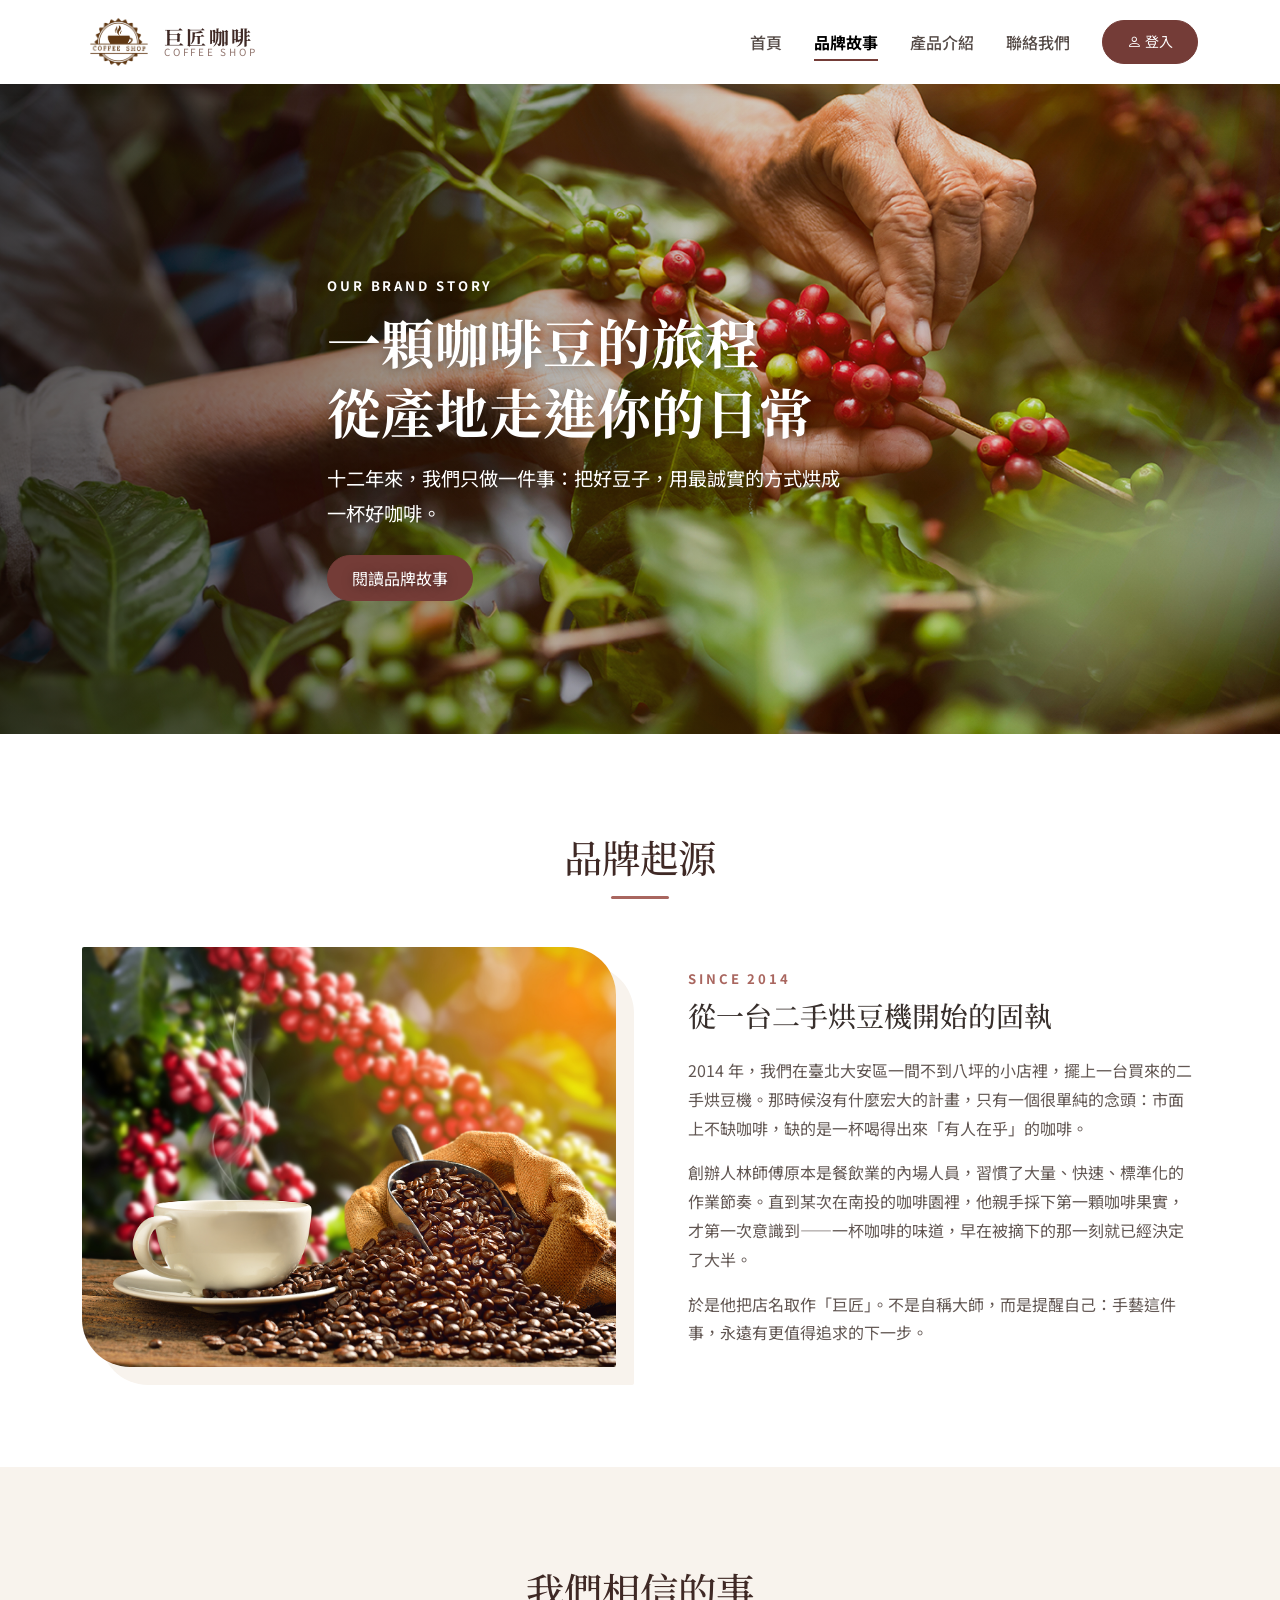
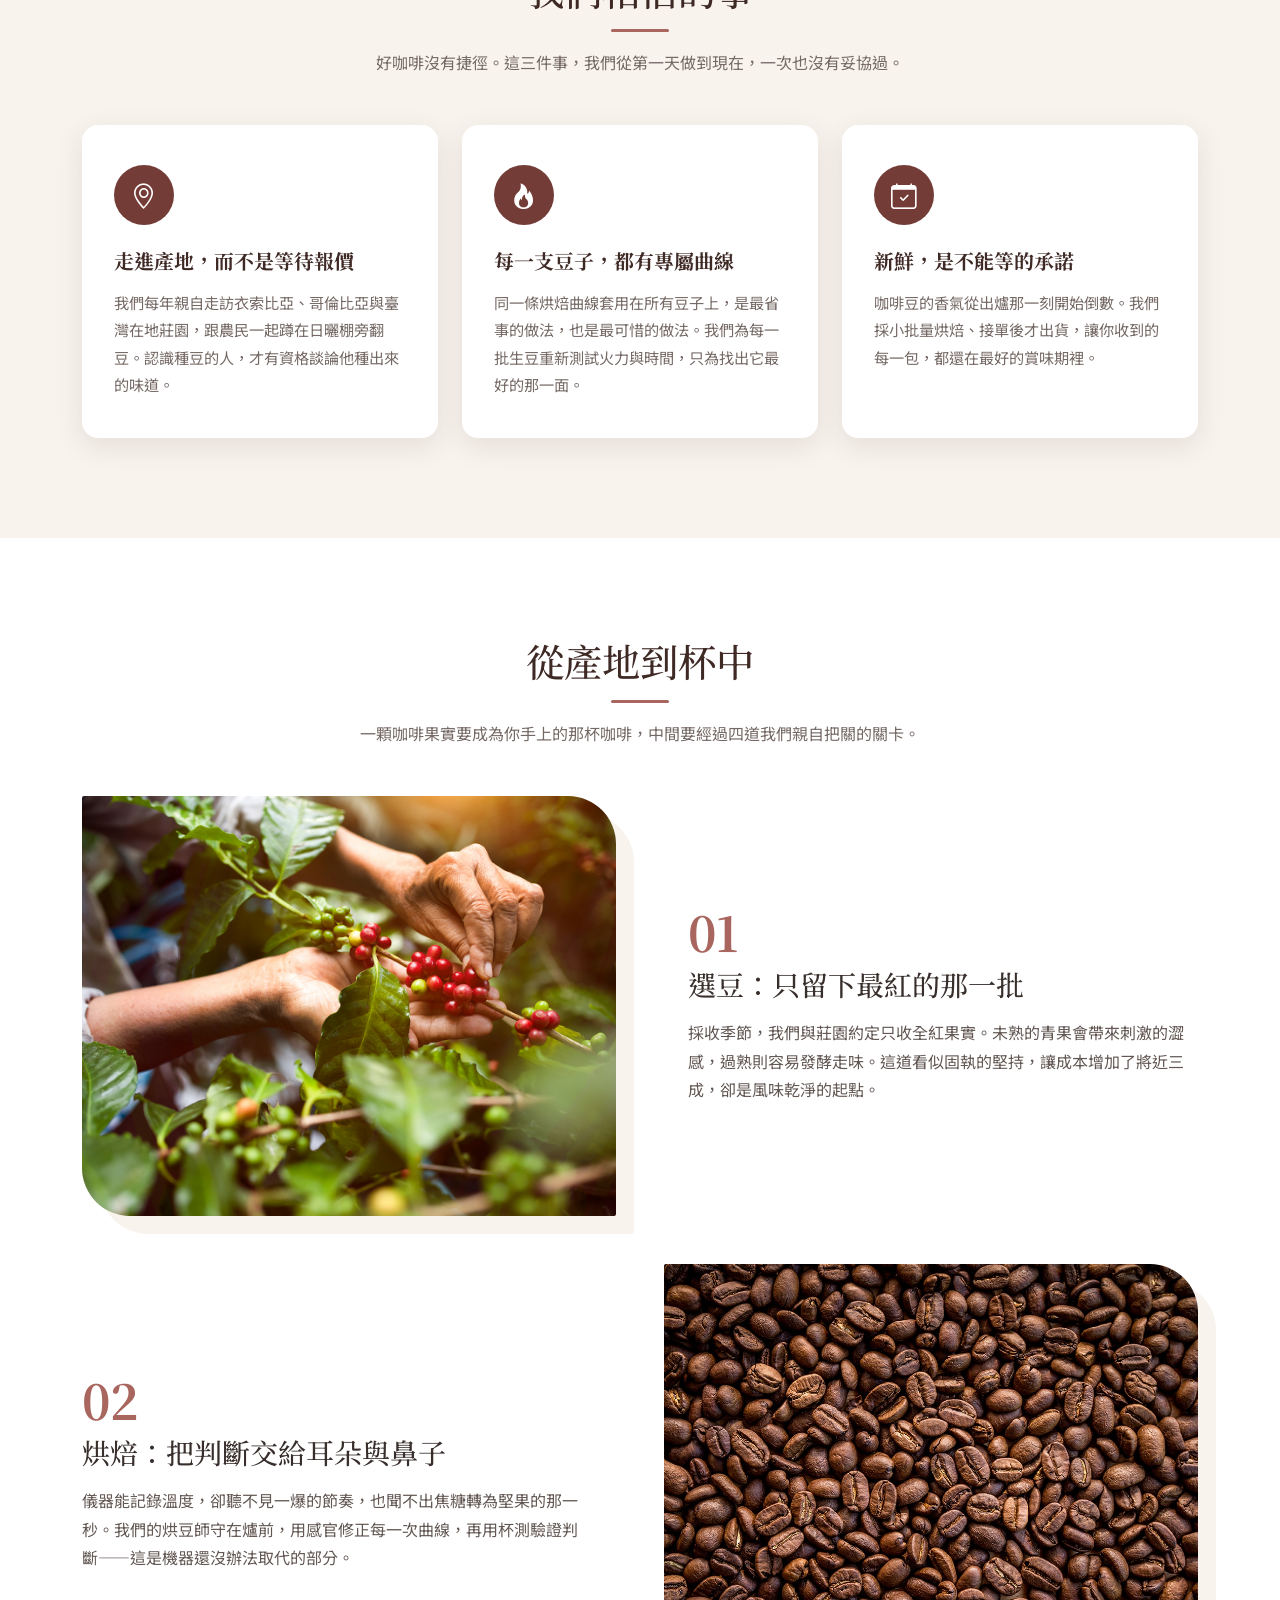
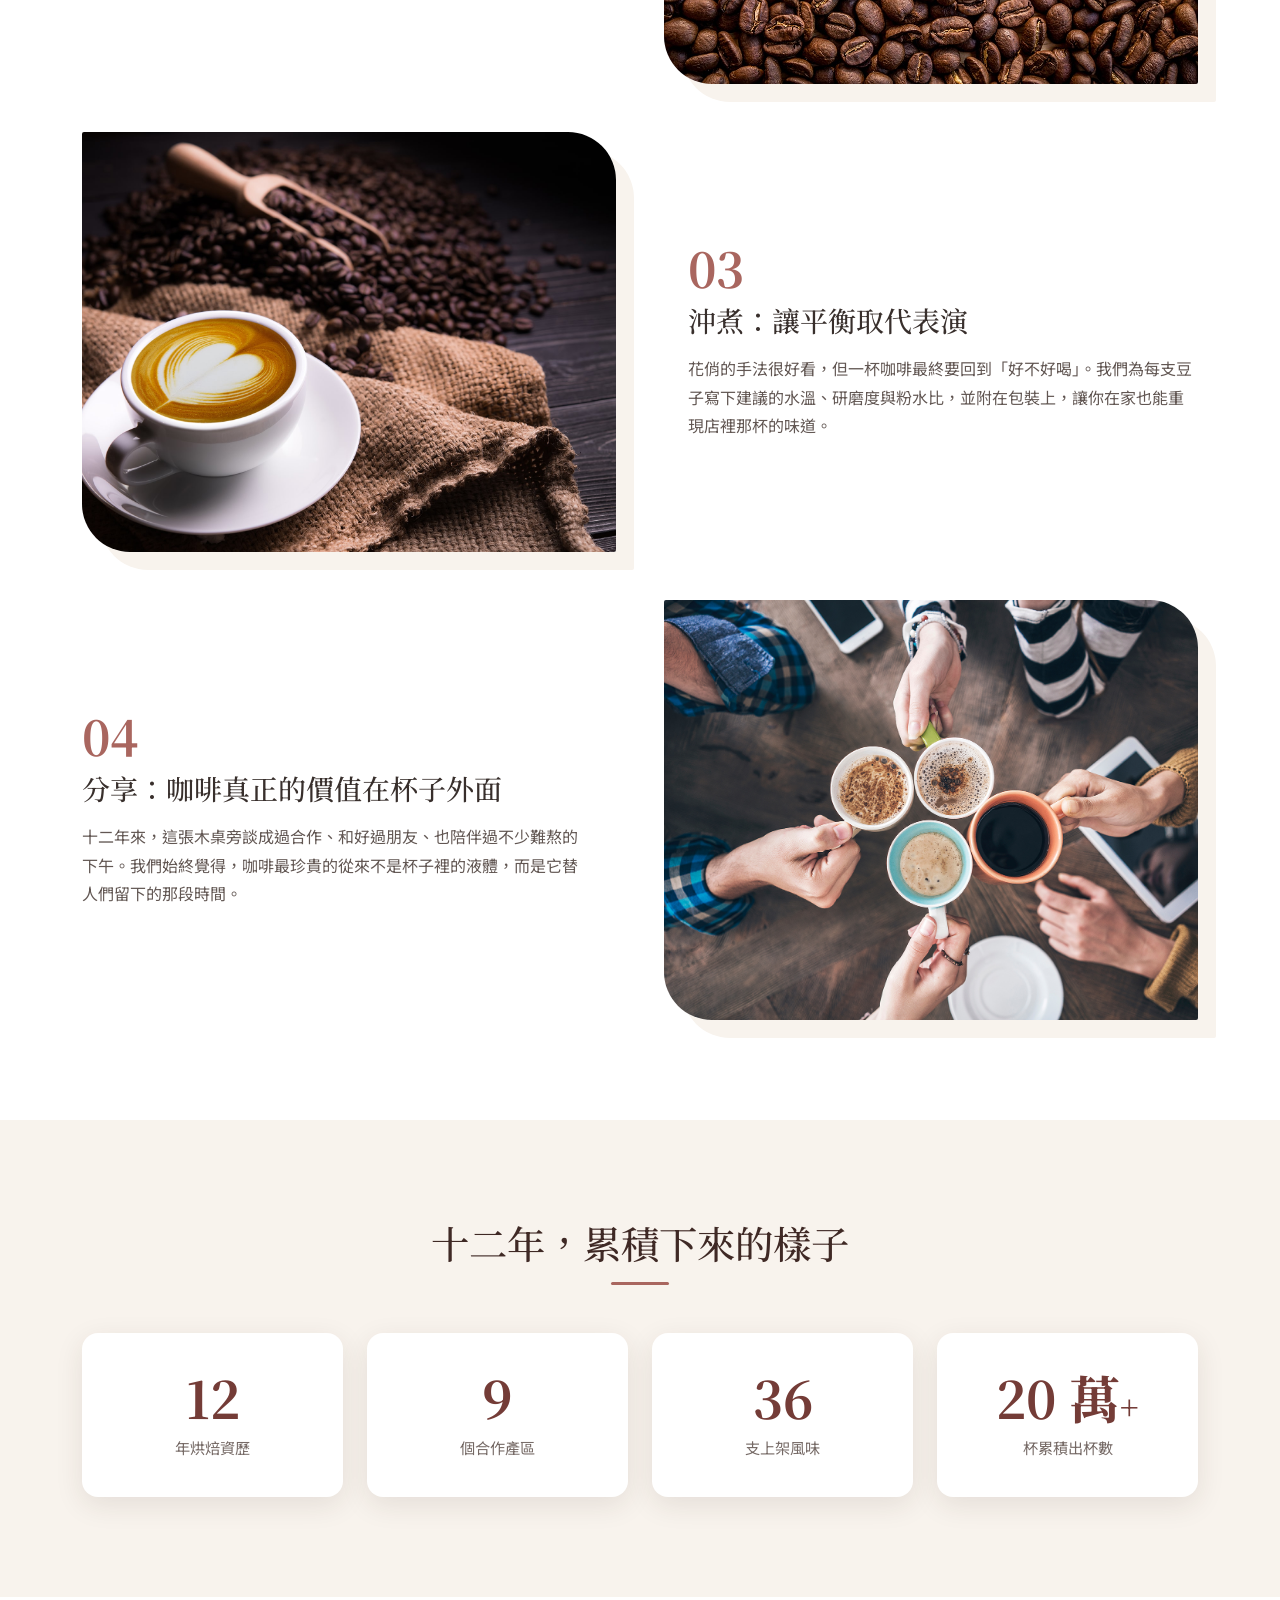
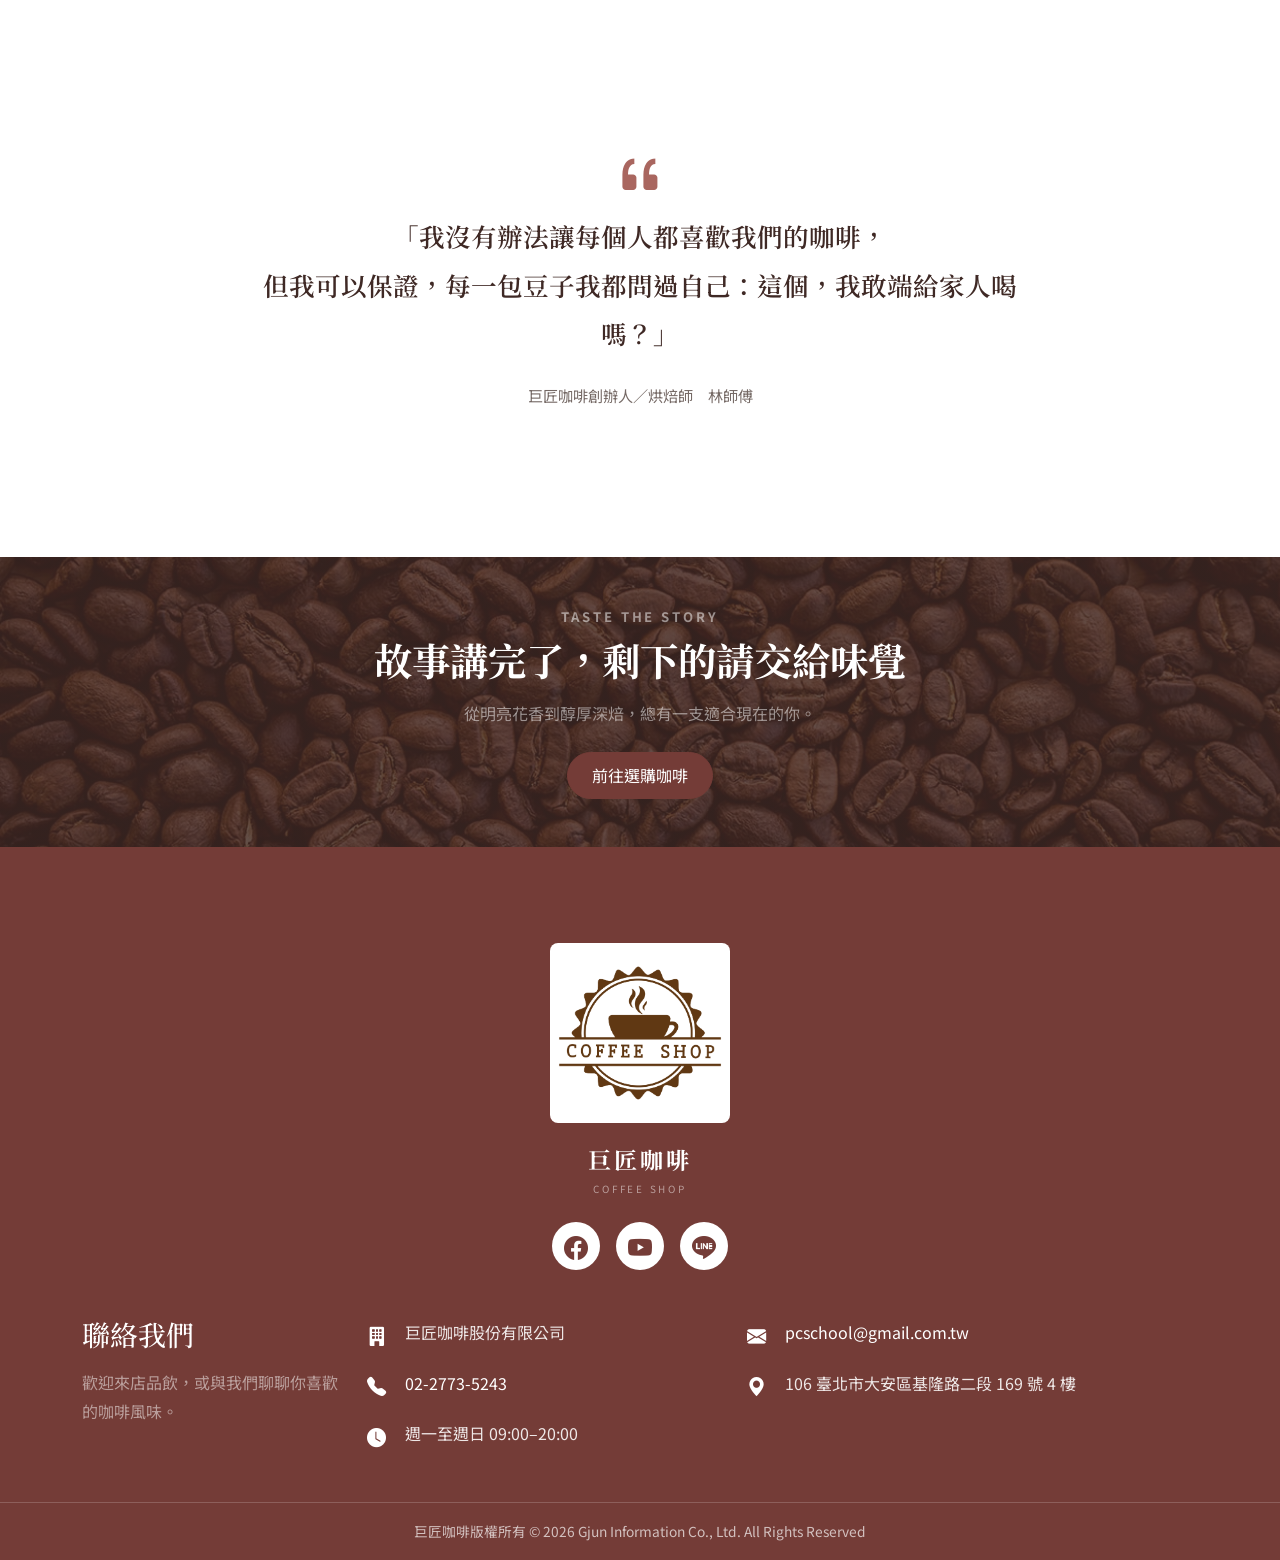
==== about.html @ fef47266 "新增品牌故事頁 about.html - 新增 about.html，包含品牌起源、品牌理念、製程四階段、   數字成果、創辦人語錄與行動呼籲區塊，圖片沿用 images/ 既有素材 - style." ====
<!doctype html>
<html lang="zh-Hant">
<head>
  <meta charset="utf-8">
  <meta name="viewport" content="width=device-width, initial-scale=1">
  <meta name="description" content="巨匠咖啡品牌故事：從一台二手烘豆機開始，堅持產地直採、每日新鮮烘焙，讓每一杯咖啡都成為生活裡的小小儀式。">
  <title>品牌故事｜巨匠咖啡</title>

  <link href="css/bootstrap.min.css" rel="stylesheet">
  <link href="https://cdn.jsdelivr.net/npm/bootstrap-icons@1.11.3/font/bootstrap-icons.min.css" rel="stylesheet">
  <link rel="preconnect" href="https://fonts.googleapis.com">
  <link rel="preconnect" href="https://fonts.gstatic.com" crossorigin>
  <link href="https://fonts.googleapis.com/css2?family=Noto+Sans+TC:wght@400;500;600;700&family=Noto+Serif+TC:wght@600;700&display=swap" rel="stylesheet">
  <link href="css/style.css" rel="stylesheet">
  <!-- 以下為Google tag (gtag.js) GA4全域頁面瀏覽追蹤-->
  <script async src="https://www.googletagmanager.com/gtag/js?id=G-7PSSF7LMMW"></script>
  <script>
    window.dataLayer = window.dataLayer || [];
    function gtag(){dataLayer.push(arguments);}
    gtag('js', new Date());

    gtag('config', 'G-7PSSF7LMMW');
  </script>
  <!-- 以下為Google tag (gtag.js) Google Ads全域頁面瀏覽追蹤-->
  <script async src="https://www.googletagmanager.com/gtag/js?id=AW-18338762455"></script>
  <script>
    window.dataLayer = window.dataLayer || [];
    function gtag(){dataLayer.push(arguments);}
    gtag('js', new Date());

    gtag('config', 'AW-18338762455');
  </script>
</head>

<body id="top">
  <nav class="navbar navbar-expand-lg sticky-top" aria-label="主要導覽">
    <div class="container">
      <a class="navbar-brand d-flex align-items-center gap-2" href="index.html" aria-label="巨匠咖啡首頁">
        <img class="brand-logo" src="images/logo.png" alt="Coffee Shop 品牌標誌">
        <span>
          <span class="brand-name d-block">巨匠咖啡</span>
          <span class="brand-subtitle d-block">COFFEE SHOP</span>
        </span>
      </a>

      <button class="navbar-toggler border-0 shadow-none" type="button" data-bs-toggle="collapse" data-bs-target="#mainNav" aria-controls="mainNav" aria-expanded="false" aria-label="切換導覽選單">
        <span class="navbar-toggler-icon"></span>
      </button>

      <div class="collapse navbar-collapse" id="mainNav">
        <ul class="navbar-nav ms-auto align-items-lg-center">
          <li class="nav-item"><a class="nav-link" href="index.html">首頁</a></li>
          <li class="nav-item"><a class="nav-link active" href="about.html" aria-current="page">品牌故事</a></li>
          <li class="nav-item"><a class="nav-link" href="index.html#products">產品介紹</a></li>
          <li class="nav-item"><a class="nav-link" href="index.html#contact">聯絡我們</a></li>
          <li class="nav-item ms-lg-3"><a class="btn btn-coffee btn-sm px-4" href="index.html#contact"><i class="bi bi-person me-1"></i>登入</a></li>
        </ul>
      </div>
    </div>
  </nav>

  <header>
    <div class="hero-slide" style="background-image:url('images/img-3.jpeg')">
      <div class="container hero-copy">
        <div class="eyebrow text-white mb-2">OUR BRAND STORY</div>
        <h1>一顆咖啡豆的旅程<br>從產地走進你的日常</h1>
        <p class="mt-3 mb-4">十二年來，我們只做一件事：把好豆子，用最誠實的方式烘成一杯好咖啡。</p>
        <a href="#origin" class="btn btn-coffee">閱讀品牌故事</a>
      </div>
    </div>
  </header>

  <main>
    <section id="origin" class="section-space">
      <div class="container">
        <h2 class="section-title">品牌起源</h2>
        <div class="row align-items-center g-5">
          <div class="col-lg-6">
            <img class="about-image" src="images/img-5.jpeg" alt="咖啡杯、咖啡豆與成熟咖啡果實">
          </div>
          <div class="col-lg-6 about-copy ps-lg-5">
            <div class="eyebrow mb-2">SINCE 2014</div>
            <h3 class="mb-4">從一台二手烘豆機開始的固執</h3>
            <p>2014 年，我們在臺北大安區一間不到八坪的小店裡，擺上一台買來的二手烘豆機。那時候沒有什麼宏大的計畫，只有一個很單純的念頭：市面上不缺咖啡，缺的是一杯喝得出來「有人在乎」的咖啡。</p>
            <p>創辦人林師傅原本是餐飲業的內場人員，習慣了大量、快速、標準化的作業節奏。直到某次在南投的咖啡園裡，他親手採下第一顆咖啡果實，才第一次意識到——一杯咖啡的味道，早在被摘下的那一刻就已經決定了大半。</p>
            <p class="mb-0">於是他把店名取作「巨匠」。不是自稱大師，而是提醒自己：手藝這件事，永遠有更值得追求的下一步。</p>
          </div>
        </div>
      </div>
    </section>

    <section id="belief" class="section-space section-cream">
      <div class="container">
        <h2 class="section-title">我們相信的事</h2>
        <p class="section-lead">好咖啡沒有捷徑。這三件事，我們從第一天做到現在，一次也沒有妥協過。</p>
        <div class="row g-4">
          <div class="col-md-6 col-lg-4">
            <article class="value-card h-100">
              <span class="value-icon"><i class="bi bi-geo-alt"></i></span>
              <h3 class="h5">走進產地，而不是等待報價</h3>
              <p class="mb-0">我們每年親自走訪衣索比亞、哥倫比亞與臺灣在地莊園，跟農民一起蹲在日曬棚旁翻豆。認識種豆的人，才有資格談論他種出來的味道。</p>
            </article>
          </div>
          <div class="col-md-6 col-lg-4">
            <article class="value-card h-100">
              <span class="value-icon"><i class="bi bi-fire"></i></span>
              <h3 class="h5">每一支豆子，都有專屬曲線</h3>
              <p class="mb-0">同一條烘焙曲線套用在所有豆子上，是最省事的做法，也是最可惜的做法。我們為每一批生豆重新測試火力與時間，只為找出它最好的那一面。</p>
            </article>
          </div>
          <div class="col-md-6 col-lg-4">
            <article class="value-card h-100">
              <span class="value-icon"><i class="bi bi-calendar-check"></i></span>
              <h3 class="h5">新鮮，是不能等的承諾</h3>
              <p class="mb-0">咖啡豆的香氣從出爐那一刻開始倒數。我們採小批量烘焙、接單後才出貨，讓你收到的每一包，都還在最好的賞味期裡。</p>
            </article>
          </div>
        </div>
      </div>
    </section>

    <section id="journey" class="section-space">
      <div class="container">
        <h2 class="section-title">從產地到杯中</h2>
        <p class="section-lead">一顆咖啡果實要成為你手上的那杯咖啡，中間要經過四道我們親自把關的關卡。</p>

        <div class="row align-items-center g-5 mb-5">
          <div class="col-lg-6">
            <img class="about-image" src="images/img-3.jpeg" alt="採收成熟咖啡果實的雙手">
          </div>
          <div class="col-lg-6 about-copy ps-lg-5">
            <div class="journey-step">01</div>
            <h3 class="mb-3">選豆：只留下最紅的那一批</h3>
            <p class="mb-0">採收季節，我們與莊園約定只收全紅果實。未熟的青果會帶來刺激的澀感，過熟則容易發酵走味。這道看似固執的堅持，讓成本增加了將近三成，卻是風味乾淨的起點。</p>
          </div>
        </div>

        <div class="row align-items-center g-5 flex-lg-row-reverse mb-5">
          <div class="col-lg-6">
            <img class="about-image" src="images/img-1.jpeg" alt="剛烘焙完成的咖啡豆">
          </div>
          <div class="col-lg-6 about-copy pe-lg-5">
            <div class="journey-step">02</div>
            <h3 class="mb-3">烘焙：把判斷交給耳朵與鼻子</h3>
            <p class="mb-0">儀器能記錄溫度，卻聽不見一爆的節奏，也聞不出焦糖轉為堅果的那一秒。我們的烘豆師守在爐前，用感官修正每一次曲線，再用杯測驗證判斷——這是機器還沒辦法取代的部分。</p>
          </div>
        </div>

        <div class="row align-items-center g-5 mb-5">
          <div class="col-lg-6">
            <img class="about-image" src="images/img-4.jpeg" alt="專業沖煮的拉花咖啡">
          </div>
          <div class="col-lg-6 about-copy ps-lg-5">
            <div class="journey-step">03</div>
            <h3 class="mb-3">沖煮：讓平衡取代表演</h3>
            <p class="mb-0">花俏的手法很好看，但一杯咖啡最終要回到「好不好喝」。我們為每支豆子寫下建議的水溫、研磨度與粉水比，並附在包裝上，讓你在家也能重現店裡那杯的味道。</p>
          </div>
        </div>

        <div class="row align-items-center g-5 flex-lg-row-reverse">
          <div class="col-lg-6">
            <img class="about-image" src="images/img-2.jpeg" alt="朋友聚在一起分享咖啡">
          </div>
          <div class="col-lg-6 about-copy pe-lg-5">
            <div class="journey-step">04</div>
            <h3 class="mb-3">分享：咖啡真正的價值在杯子外面</h3>
            <p class="mb-0">十二年來，這張木桌旁談成過合作、和好過朋友、也陪伴過不少難熬的下午。我們始終覺得，咖啡最珍貴的從來不是杯子裡的液體，而是它替人們留下的那段時間。</p>
          </div>
        </div>
      </div>
    </section>

    <section id="numbers" class="section-space section-cream">
      <div class="container">
        <h2 class="section-title">十二年，累積下來的樣子</h2>
        <div class="row g-4 text-center">
          <div class="col-6 col-lg-3">
            <div class="stat-card h-100">
              <div class="stat-number">12</div>
              <div class="stat-label">年烘焙資歷</div>
            </div>
          </div>
          <div class="col-6 col-lg-3">
            <div class="stat-card h-100">
              <div class="stat-number">9</div>
              <div class="stat-label">個合作產區</div>
            </div>
          </div>
          <div class="col-6 col-lg-3">
            <div class="stat-card h-100">
              <div class="stat-number">36</div>
              <div class="stat-label">支上架風味</div>
            </div>
          </div>
          <div class="col-6 col-lg-3">
            <div class="stat-card h-100">
              <div class="stat-number">20 萬<span class="stat-plus">+</span></div>
              <div class="stat-label">杯累積出杯數</div>
            </div>
          </div>
        </div>
      </div>
    </section>

    <section id="promise" class="section-space">
      <div class="container">
        <blockquote class="brand-quote">
          <i class="bi bi-quote"></i>
          <p>「我沒有辦法讓每個人都喜歡我們的咖啡，<br>但我可以保證，每一包豆子我都問過自己：這個，我敢端給家人喝嗎？」</p>
          <div class="brand-quote-author">巨匠咖啡創辦人／烘焙師　林師傅</div>
        </blockquote>
      </div>
    </section>

    <section class="cta-band text-center">
      <div class="container py-5">
        <div class="eyebrow text-white-50 mb-2">TASTE THE STORY</div>
        <h2 class="text-white mb-3">故事講完了，剩下的請交給味覺</h2>
        <p class="text-white-50 mb-4">從明亮花香到醇厚深焙，總有一支適合現在的你。</p>
        <a href="index.html#products" class="btn btn-coffee">前往選購咖啡</a>
      </div>
    </section>
  </main>

  <footer id="contact" class="pt-5">
    <div class="container py-5">
      <div class="footer-logo text-center mb-5">
        <img class="footer-logo-image" src="images/logo.png" alt="Coffee Shop 品牌標誌">
        <div class="brand-name mt-3">巨匠咖啡</div>
        <div class="brand-subtitle text-white-50">COFFEE SHOP</div>
        <div class="d-flex justify-content-center gap-3 mt-4">
          <a class="social-link" href="https://www.facebook.com/drakelin2019" target="_blank" rel="noopener noreferrer" aria-label="Facebook（另開新視窗）"><i class="bi bi-facebook"></i></a>
          <a class="social-link" href="https://www.youtube.com/@%E9%98%BF%E4%B8%80%E8%80%81%E5%B8%AB%E5%B0%8F%E6%95%99%E5%AE%A4" target="_blank" rel="noopener noreferrer" aria-label="YouTube（另開新視窗）"><i class="bi bi-youtube"></i></a>
          <a class="social-link" href="https://lin.ee/rV9hcdt" target="_blank" rel="noopener noreferrer" aria-label="LINE（另開新視窗）"><i class="bi bi-line"></i></a>
        </div>
      </div>

      <div class="row justify-content-center align-items-start g-4 footer-info">
        <div class="col-lg-3 text-center text-lg-start">
          <h2 class="h3 text-white mb-3">聯絡我們</h2>
          <p class="mb-0 text-white-50">歡迎來店品飲，或與我們聊聊你喜歡的咖啡風味。</p>
        </div>
        <div class="col-md-5 col-lg-4">
          <div class="d-flex mb-3"><i class="bi bi-building-fill me-2"></i><span>巨匠咖啡股份有限公司</span></div>
          <div class="d-flex mb-3"><i class="bi bi-telephone-fill me-2"></i><a class="text-white text-decoration-none" href="tel:0227735243">02-2773-5243</a></div>
          <div class="d-flex"><i class="bi bi-clock-fill me-2"></i><span>週一至週日 09:00–20:00</span></div>
        </div>
        <div class="col-md-5 col-lg-5">
          <div class="d-flex mb-3"><i class="bi bi-envelope-fill me-2"></i><a class="text-white text-decoration-none" href="mailto:pcschool@gmail.com.tw">pcschool@gmail.com.tw</a></div>
          <div class="d-flex"><i class="bi bi-geo-alt-fill me-2"></i><span>106 臺北市大安區基隆路二段 169 號 4 樓</span></div>
        </div>
      </div>
    </div>

    <div class="copyright text-center py-3 px-3">
      巨匠咖啡版權所有 © <span id="currentYear"></span> Gjun Information Co., Ltd. All Rights Reserved
    </div>
  </footer>

  <a id="backToTop" href="#top" aria-label="回到頁面頂端"><i class="bi bi-arrow-up"></i></a>

  <script src="js/bootstrap.bundle.min.js"></script>
  <script>
    const backToTop = document.getElementById("backToTop");
    const mainNav = document.getElementById("mainNav");

    document.getElementById("currentYear").textContent = new Date().getFullYear();

    window.addEventListener("scroll", () => {
      backToTop.classList.toggle("show", window.scrollY > 420);
    });

    document.querySelectorAll("#mainNav .nav-link, #mainNav .btn").forEach((link) => {
      link.addEventListener("click", () => {
        const collapse = bootstrap.Collapse.getInstance(mainNav);
        if (collapse) collapse.hide();
      });
    });
  </script>
  <script src="js/script.js"></script>
</body>
</html>
---- css/style.css ----
:root {
  --coffee: #743c37;
  --coffee-dark: #3f2925;
  --coffee-light: #a9665f;
  --cream: #f8f3ed;
  --ink: #382f2c;
}

html { scroll-behavior: smooth; }

body {
  color: var(--ink);
  font-family: "Noto Sans TC", sans-serif;
  line-height: 1.8;
  background: #fff;
}

h1, h2, h3, .brand-name {
  font-family: "Noto Serif TC", serif;
}

section { scroll-margin-top: 80px; }

.navbar {
  min-height: 82px;
  background: rgba(255, 255, 255, .96);
  box-shadow: 0 2px 12px rgba(41, 27, 22, .08);
  backdrop-filter: blur(8px);
}

.navbar-brand {
  color: var(--coffee-dark);
  line-height: 1.05;
}

.brand-logo {
  width: 74px;
  height: 58px;
  object-fit: contain;
}

.brand-name {
  font-weight: 700;
  letter-spacing: .12em;
}

.brand-subtitle {
  font-size: .62rem;
  letter-spacing: .28em;
  color: #92766f;
}

.nav-link {
  color: #554b47;
  font-weight: 500;
  padding-inline: 1rem !important;
  position: relative;
}

.nav-link::after {
  content: "";
  position: absolute;
  left: 1rem;
  right: 1rem;
  bottom: 3px;
  height: 2px;
  background: var(--coffee);
  transform: scaleX(0);
  transition: transform .25s ease;
}

.nav-link:hover,
.nav-link:focus { color: var(--coffee); }

.nav-link:hover::after,
.nav-link:focus::after { transform: scaleX(1); }

.nav-link.active {
  color: var(--coffee);
  font-weight: 700;
}

.nav-link.active::after { transform: scaleX(1); }

.hero-slide {
  height: clamp(420px, 55vw, 650px);
  background-position: center;
  background-size: cover;
  position: relative;
}

.hero-slide::before {
  content: "";
  position: absolute;
  inset: 0;
  background: linear-gradient(90deg, rgba(20, 13, 8, .68) 0%, rgba(20, 13, 8, .2) 58%, rgba(20, 13, 8, .08) 100%);
}

.hero-copy {
  position: relative;
  z-index: 1;
  max-width: 650px;
  color: #fff;
  padding-top: clamp(110px, 16vw, 190px);
  text-shadow: 0 2px 12px rgba(0, 0, 0, .35);
}

.hero-copy h1 {
  font-size: clamp(2rem, 4.2vw, 4rem);
  font-weight: 700;
  line-height: 1.3;
}

.hero-copy p {
  max-width: 520px;
  font-size: clamp(1rem, 1.5vw, 1.2rem);
}

.carousel-indicators [data-bs-target] {
  width: 28px;
  height: 4px;
  border: 0;
  border-radius: 10px;
}

.btn-coffee {
  --bs-btn-color: #fff;
  --bs-btn-bg: var(--coffee);
  --bs-btn-border-color: var(--coffee);
  --bs-btn-hover-color: #fff;
  --bs-btn-hover-bg: var(--coffee-dark);
  --bs-btn-hover-border-color: var(--coffee-dark);
  padding: .65rem 1.5rem;
  border-radius: 50rem;
}

.section-space { padding: 100px 0; }

.section-title {
  margin-bottom: 3rem;
  text-align: center;
  font-size: clamp(1.8rem, 3vw, 2.6rem);
  color: var(--coffee-dark);
}

.section-title::after {
  content: "";
  display: block;
  width: 58px;
  height: 3px;
  margin: 16px auto 0;
  background: var(--coffee-light);
  border-radius: 99px;
}

.about-image {
  width: 100%;
  min-height: 420px;
  object-fit: cover;
  border-radius: 2px 48px 2px 48px;
  box-shadow: 18px 18px 0 var(--cream);
}

.about-copy p { color: #625753; }

.eyebrow {
  color: var(--coffee-light);
  font-size: .82rem;
  font-weight: 700;
  letter-spacing: .22em;
}

#products { background: var(--cream); }

.product-card {
  height: 100%;
  overflow: hidden;
  border: 0;
  border-radius: 16px;
  box-shadow: 0 8px 28px rgba(61, 39, 33, .12);
  transition: transform .3s ease, box-shadow .3s ease;
}

.product-card:hover {
  transform: translateY(-8px);
  box-shadow: 0 16px 38px rgba(61, 39, 33, .18);
}

.product-card img {
  height: 220px;
  object-fit: cover;
  transition: transform .45s ease;
}

.product-card:hover img { transform: scale(1.05); }

.product-card .card-title {
  color: var(--coffee-dark);
  font-weight: 700;
}

.product-card .card-text {
  color: #756965;
  font-size: .95rem;
}

/* 以下為品牌故事頁 about.html 專用樣式 */

.section-cream { background: var(--cream); }

.section-lead {
  max-width: 640px;
  margin: -2rem auto 3rem;
  text-align: center;
  color: #756965;
}

.value-card {
  padding: 2.5rem 2rem;
  background: #fff;
  border-radius: 16px;
  box-shadow: 0 8px 28px rgba(61, 39, 33, .1);
  transition: transform .3s ease, box-shadow .3s ease;
}

.value-card:hover {
  transform: translateY(-8px);
  box-shadow: 0 16px 38px rgba(61, 39, 33, .18);
}

.value-icon {
  display: grid;
  place-items: center;
  width: 60px;
  height: 60px;
  margin-bottom: 1.5rem;
  color: #fff;
  font-size: 1.6rem;
  background: var(--coffee);
  border-radius: 50%;
}

.value-card h3 {
  margin-bottom: 1rem;
  color: var(--coffee-dark);
  font-weight: 700;
}

.value-card p {
  color: #756965;
  font-size: .95rem;
}

.journey-step {
  margin-bottom: .75rem;
  color: var(--coffee-light);
  font-family: "Noto Serif TC", serif;
  font-size: 3rem;
  font-weight: 700;
  line-height: 1;
}

.stat-card {
  padding: 2.25rem 1rem;
  background: #fff;
  border-radius: 16px;
  box-shadow: 0 8px 28px rgba(61, 39, 33, .1);
}

.stat-number {
  color: var(--coffee);
  font-family: "Noto Serif TC", serif;
  font-size: clamp(2.2rem, 4vw, 3.2rem);
  font-weight: 700;
  line-height: 1.1;
}

.stat-plus { font-size: .6em; }

.stat-label {
  margin-top: .5rem;
  color: #756965;
  font-size: .95rem;
}

.brand-quote {
  max-width: 820px;
  margin: 0 auto;
  padding: 3rem 2rem;
  text-align: center;
}

.brand-quote .bi-quote {
  display: block;
  margin-bottom: .5rem;
  color: var(--coffee-light);
  font-size: 3.5rem;
  line-height: 1;
}

.brand-quote p {
  color: var(--coffee-dark);
  font-family: "Noto Serif TC", serif;
  font-size: clamp(1.15rem, 2vw, 1.6rem);
  font-weight: 600;
  line-height: 1.9;
}

.brand-quote-author {
  margin-top: 1.5rem;
  color: #756965;
  font-size: .95rem;
}

.cta-band {
  background: linear-gradient(rgba(63, 41, 37, .82), rgba(63, 41, 37, .82)), url("../images/img-1.jpeg") center/cover;
}

.cta-band h2 {
  font-size: clamp(1.6rem, 3vw, 2.4rem);
  font-weight: 700;
}

footer {
  color: rgba(255, 255, 255, .88);
  background: var(--coffee);
}

.footer-logo-image {
  width: 180px;
  max-width: 100%;
  padding: 8px;
  background: #fff;
  border-radius: 8px;
}

.footer-logo .brand-name {
  color: #fff;
  font-size: 1.45rem;
}

.social-link {
  width: 48px;
  height: 48px;
  display: inline-grid;
  place-items: center;
  color: var(--coffee);
  background: #fff;
  border-radius: 50%;
  font-size: 1.5rem;
  transition: transform .25s ease, background .25s ease;
}

.social-link:hover {
  color: var(--coffee-dark);
  background: #f5e7e2;
  transform: translateY(-4px);
}

.footer-info i {
  width: 30px;
  color: #fff;
  font-size: 1.2rem;
}

.copyright {
  color: rgba(255, 255, 255, .68);
  border-top: 1px solid rgba(255, 255, 255, .18);
  font-size: .86rem;
}

#backToTop {
  position: fixed;
  right: 24px;
  bottom: 24px;
  z-index: 1030;
  width: 52px;
  height: 52px;
  display: none;
  place-items: center;
  color: #fff;
  background: var(--coffee);
  border: 3px solid #fff;
  border-radius: 50%;
  box-shadow: 0 6px 18px rgba(0, 0, 0, .2);
  font-size: 1.35rem;
}

#backToTop.show { display: grid; }

@media (max-width: 991.98px) {
  .navbar-collapse {
    margin-top: .75rem;
    padding: .75rem 0 1rem;
    border-top: 1px solid #eee4df;
  }

  .nav-link::after { display: none; }
  .section-space { padding: 76px 0; }
  .about-image { min-height: 340px; }
  .section-lead { margin-top: -1.5rem; }
  .value-card { padding: 2rem 1.75rem; }
  .journey-step { font-size: 2.5rem; }
}

@media (max-width: 575.98px) {
  .navbar { min-height: 70px; }
  .brand-logo { width: 62px; height: 48px; }
  .brand-name { font-size: .95rem; }
  .hero-slide { height: 520px; }
  .hero-slide::before { background: rgba(25, 16, 11, .52); }
  .hero-copy { padding-top: 140px; text-align: center; }
  .hero-copy p { margin-inline: auto; }
  .section-space { padding: 64px 0; }
  .section-title { margin-bottom: 2.25rem; }
  .about-image { min-height: 280px; box-shadow: 10px 10px 0 var(--cream); }
  .brand-quote { padding: 2rem .5rem; }
  .stat-card { padding: 1.75rem .75rem; }
  #backToTop { right: 14px; bottom: 14px; width: 46px; height: 46px; }
}
/*以下為加入購物車按鈕css*/
a.btnstyle {
  color:white;
  background-color:purple;
  cursor: wait;
  text-decoration: none;
}
a.btnstyle:hover {
  background-color:#00438a;
}
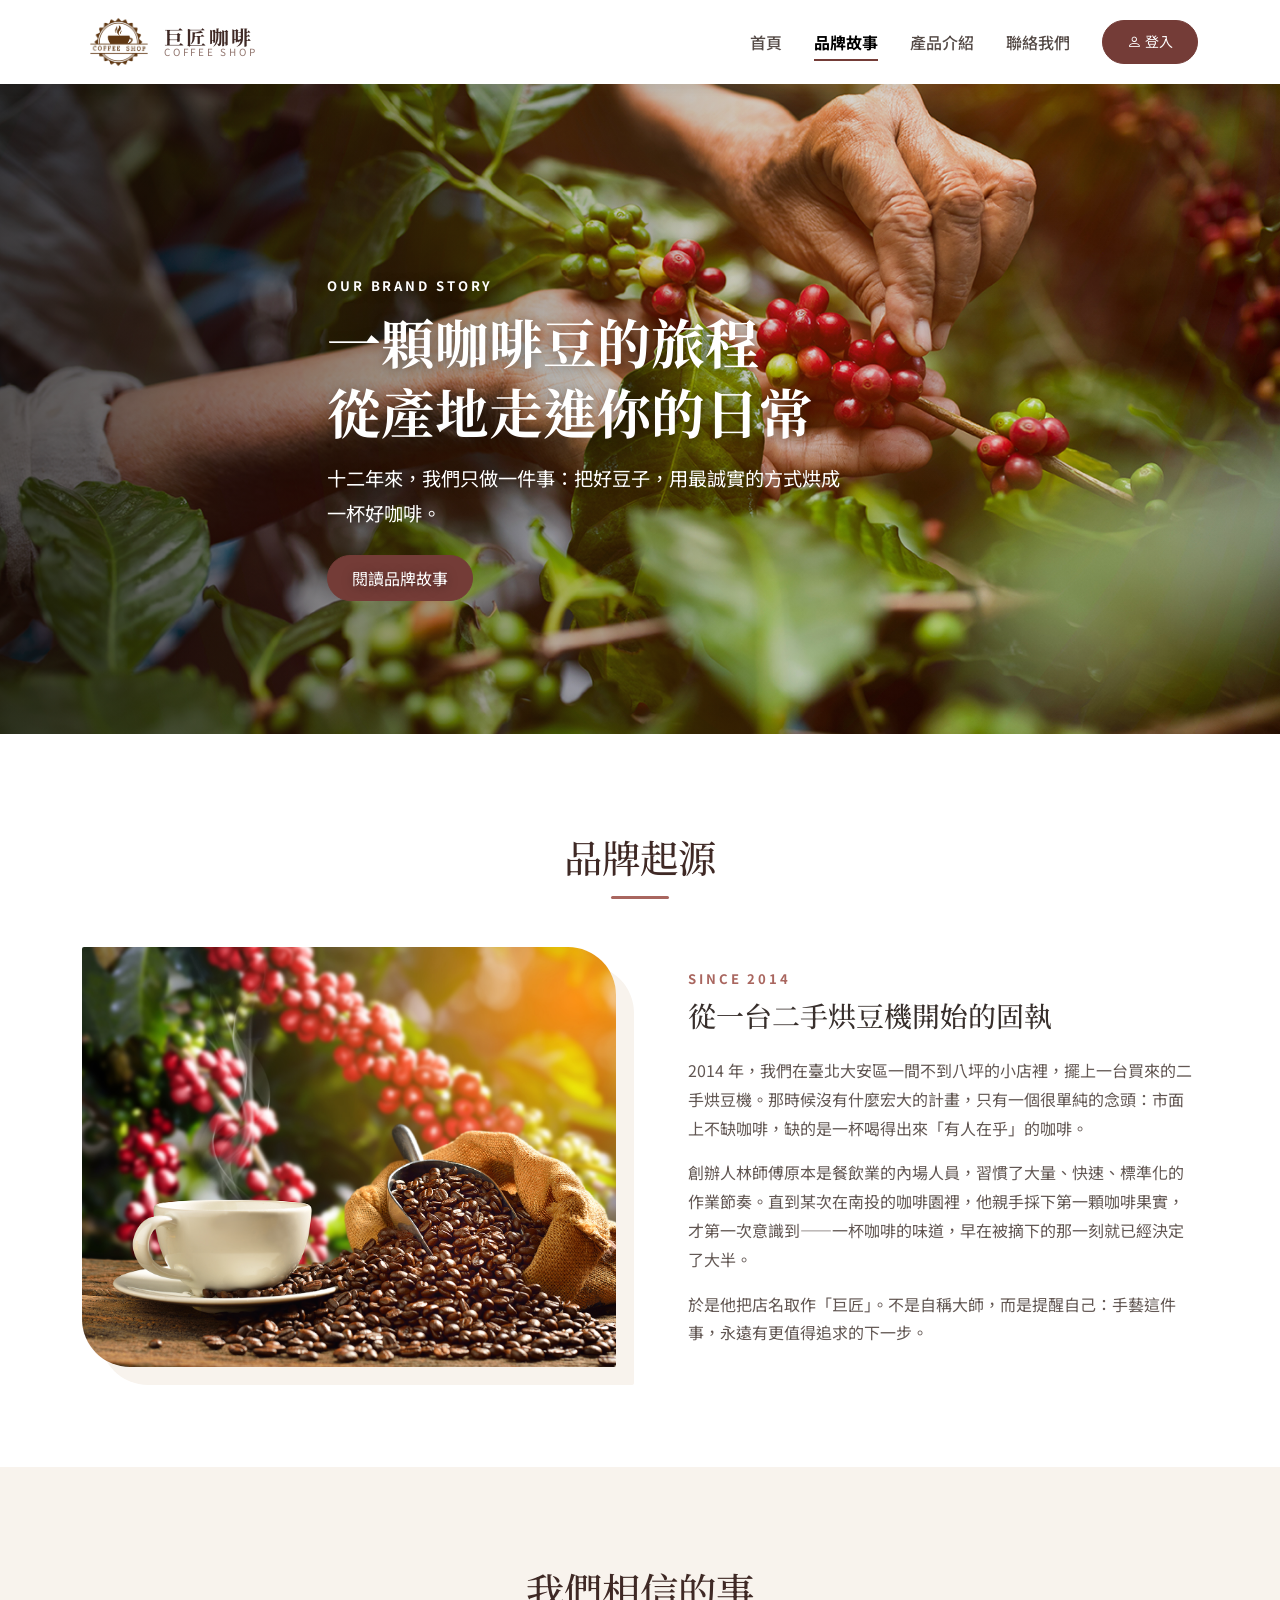
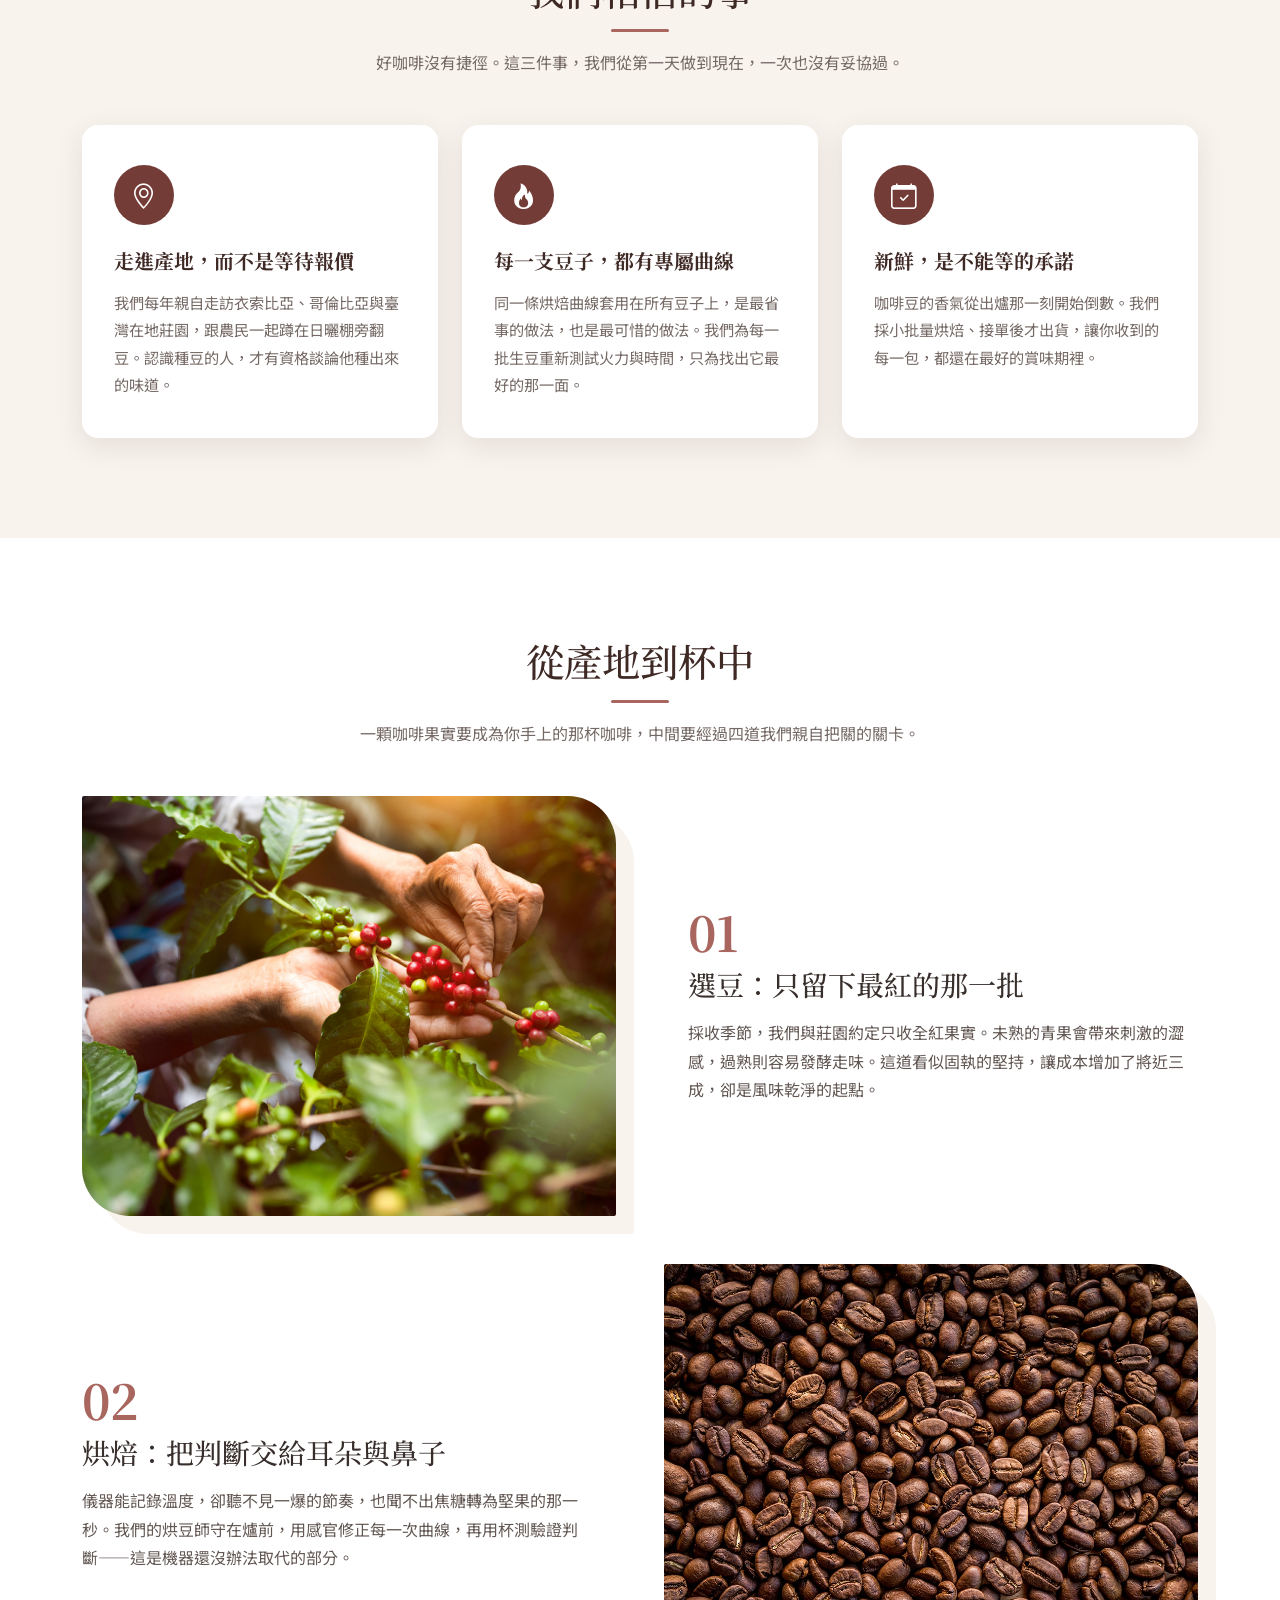
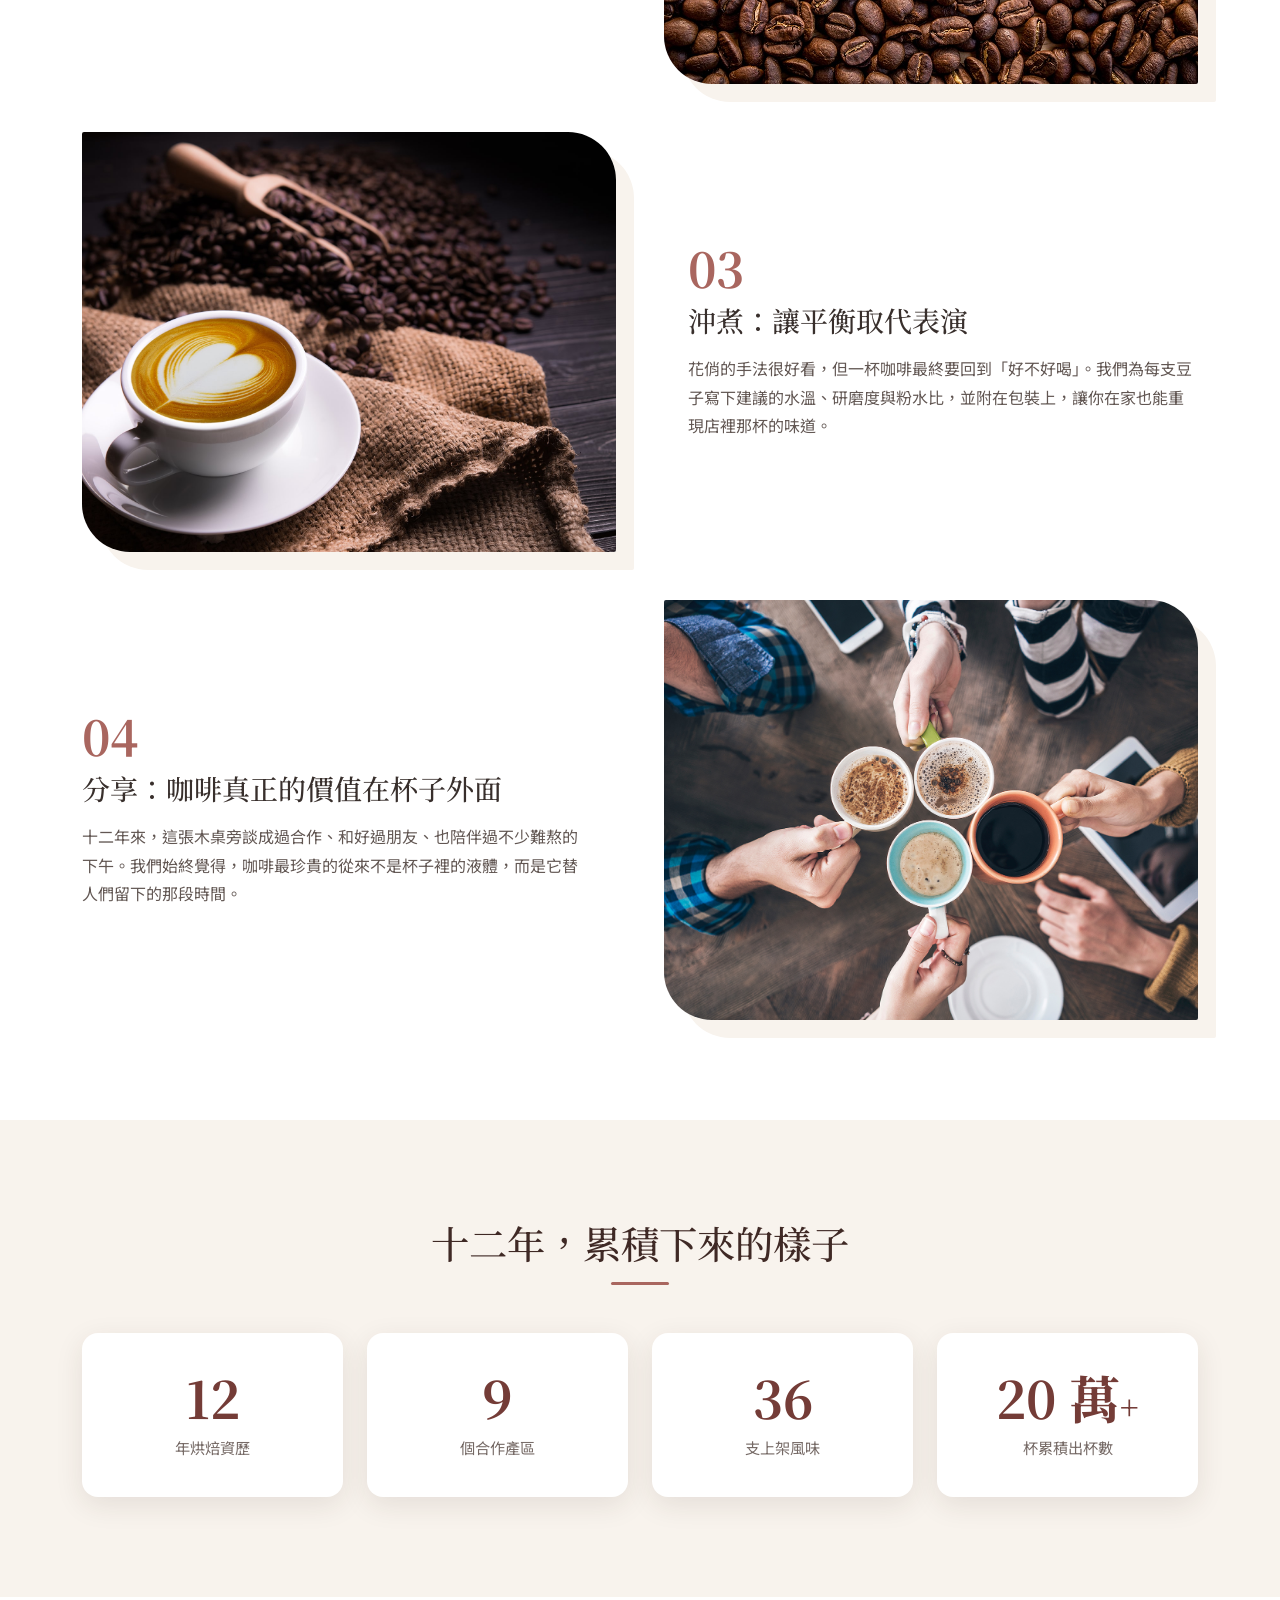
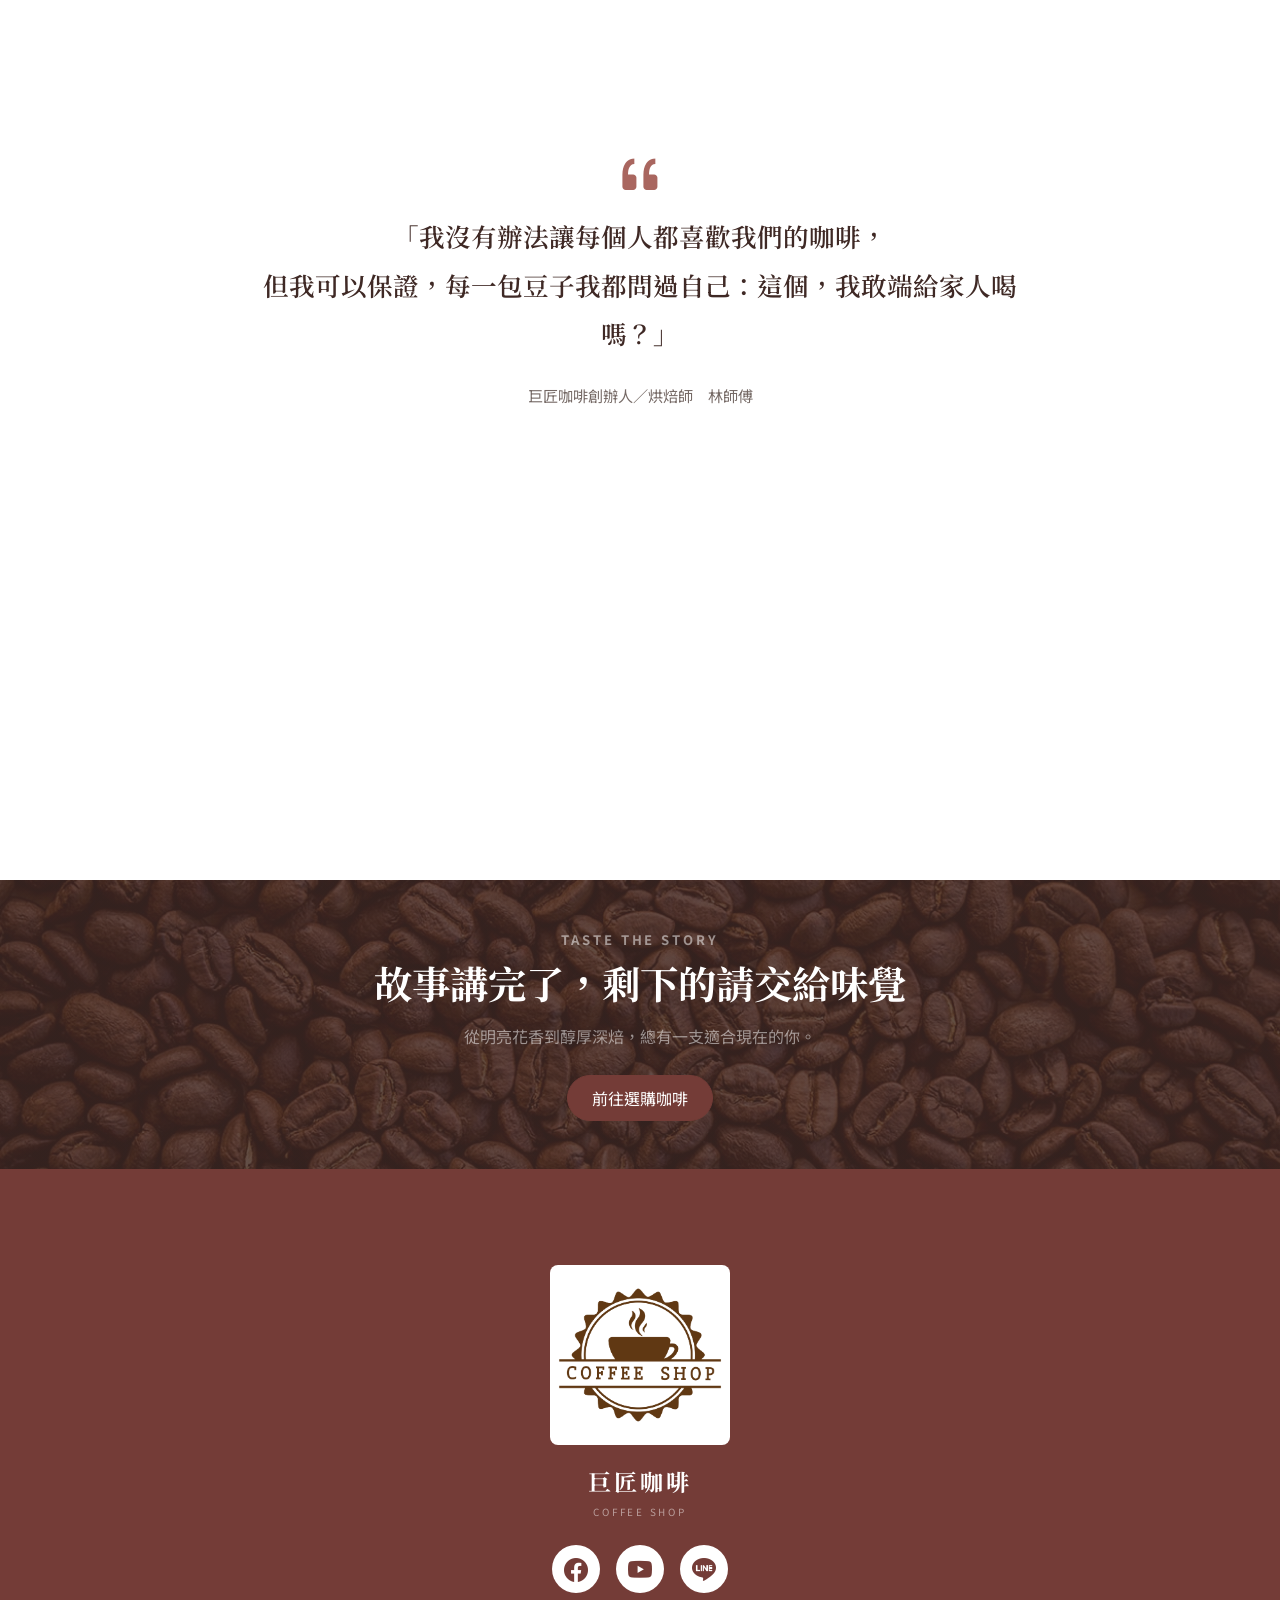
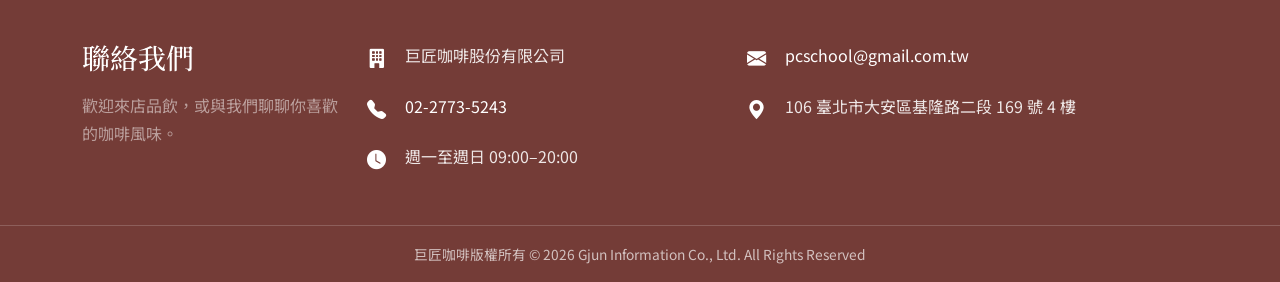
==== commit 5b29cf9f: "新增YT影片" ====
--- a/about.html
+++ b/about.html
@@ -4,7 +4,7 @@
   <meta charset="utf-8">
   <meta name="viewport" content="width=device-width, initial-scale=1">
   <meta name="description" content="巨匠咖啡品牌故事：從一台二手烘豆機開始，堅持產地直採、每日新鮮烘焙，讓每一杯咖啡都成為生活裡的小小儀式。">
-  <title>品牌故事｜巨匠咖啡</title>
+  <title>品牌故事｜巨匠咖啡，測試</title>
 
   <link href="css/bootstrap.min.css" rel="stylesheet">
   <link href="https://cdn.jsdelivr.net/npm/bootstrap-icons@1.11.3/font/bootstrap-icons.min.css" rel="stylesheet">
@@ -12,27 +12,20 @@
   <link rel="preconnect" href="https://fonts.gstatic.com" crossorigin>
   <link href="https://fonts.googleapis.com/css2?family=Noto+Sans+TC:wght@400;500;600;700&family=Noto+Serif+TC:wght@600;700&display=swap" rel="stylesheet">
   <link href="css/style.css" rel="stylesheet">
-  <!-- 以下為Google tag (gtag.js) GA4全域頁面瀏覽追蹤-->
-  <script async src="https://www.googletagmanager.com/gtag/js?id=G-7PSSF7LMMW"></script>
-  <script>
-    window.dataLayer = window.dataLayer || [];
-    function gtag(){dataLayer.push(arguments);}
-    gtag('js', new Date());
-
-    gtag('config', 'G-7PSSF7LMMW');
-  </script>
-  <!-- 以下為Google tag (gtag.js) Google Ads全域頁面瀏覽追蹤-->
-  <script async src="https://www.googletagmanager.com/gtag/js?id=AW-18338762455"></script>
-  <script>
-    window.dataLayer = window.dataLayer || [];
-    function gtag(){dataLayer.push(arguments);}
-    gtag('js', new Date());
-
-    gtag('config', 'AW-18338762455');
-  </script>
+  <!-- 以下為Google Tag Manager -->
+  <script>(function(w,d,s,l,i){w[l]=w[l]||[];w[l].push({'gtm.start':
+  new Date().getTime(),event:'gtm.js'});var f=d.getElementsByTagName(s)[0],
+  j=d.createElement(s),dl=l!='dataLayer'?'&l='+l:'';j.async=true;j.src=
+  'https://www.googletagmanager.com/gtm.js?id='+i+dl;f.parentNode.insertBefore(j,f);
+  })(window,document,'script','dataLayer','GTM-WX7RKZPX');</script>
+  <!-- End Google Tag Manager -->
 </head>
 
 <body id="top">
+  <!-- 以下為Google Tag Manager (noscript) -->
+  <noscript><iframe src="https://www.googletagmanager.com/ns.html?id=GTM-WX7RKZPX"
+  height="0" width="0" style="display:none;visibility:hidden"></iframe></noscript>
+  <!-- End Google Tag Manager (noscript) -->
   <nav class="navbar navbar-expand-lg sticky-top" aria-label="主要導覽">
     <div class="container">
       <a class="navbar-brand d-flex align-items-center gap-2" href="index.html" aria-label="巨匠咖啡首頁">
@@ -208,6 +201,9 @@
           <i class="bi bi-quote"></i>
           <p>「我沒有辦法讓每個人都喜歡我們的咖啡，<br>但我可以保證，每一包豆子我都問過自己：這個，我敢端給家人喝嗎？」</p>
           <div class="brand-quote-author">巨匠咖啡創辦人／烘焙師　林師傅</div>
+          <div>
+            <iframe width="560" height="315" src="https://www.youtube.com/embed/GS2yZ1bdsKs?si=LkDVFWLYEgKE5cgJ" title="YouTube video player" frameborder="0" allow="accelerometer; autoplay; clipboard-write; encrypted-media; gyroscope; picture-in-picture; web-share" referrerpolicy="strict-origin-when-cross-origin" allowfullscreen></iframe>
+          </div>
         </blockquote>
       </div>
     </section>
